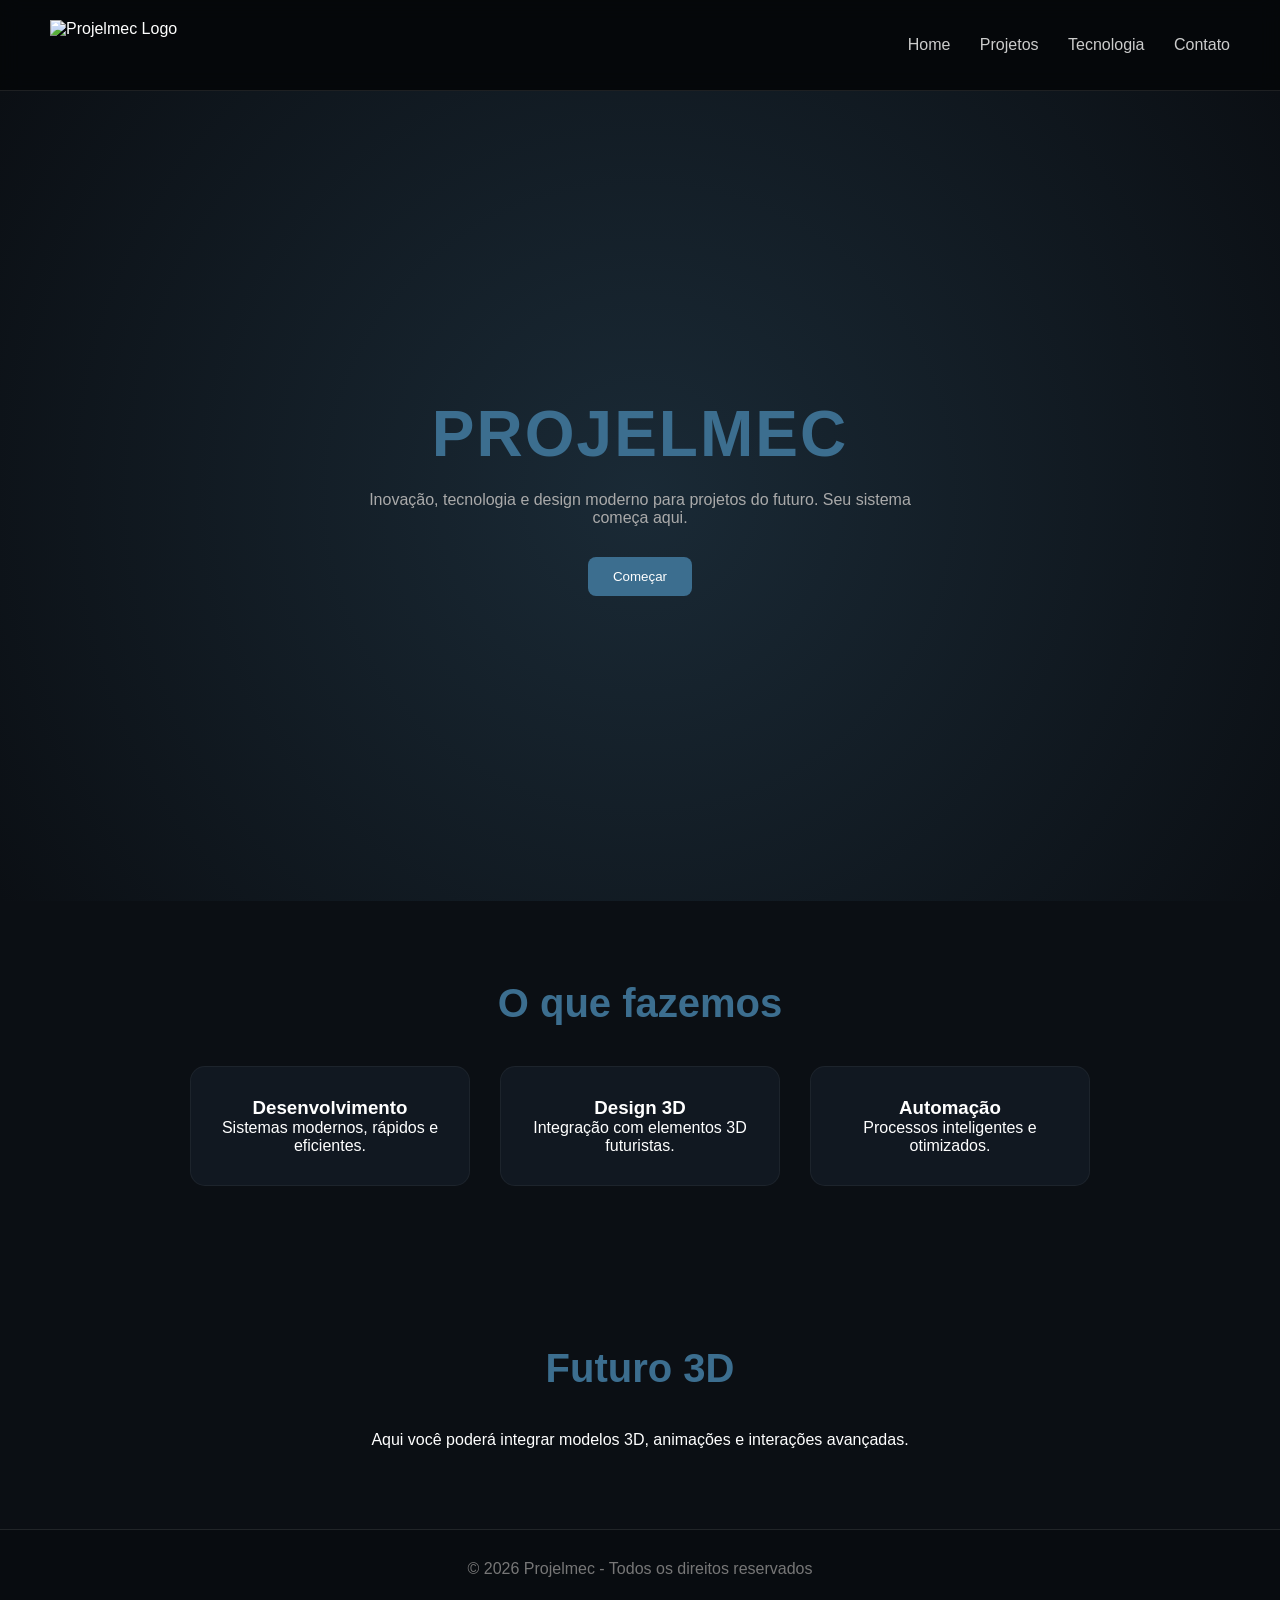
==== index.html @ 4352e28b "Rename Index.html to index.html" ====
<!DOCTYPE html>
<html lang="pt-br">
<head>
<meta charset="UTF-8">
<meta name="viewport" content="width=device-width, initial-scale=1.0">
<title>Projelmec</title>

<style>
    * {
        margin: 0;
        padding: 0;
        box-sizing: border-box;
        font-family: 'Segoe UI', sans-serif;
    }

    body {
        background: #0b0f14;
        color: white;
    }

    header {
        display: flex;
        justify-content: space-between;
        align-items: center;
        padding: 20px 50px;
        background: rgba(0,0,0,0.5);
        backdrop-filter: blur(10px);
        border-bottom: 1px solid rgba(255,255,255,0.1);
    }

    header img {
        height: 50px;
    }

    nav a {
        margin-left: 25px;
        text-decoration: none;
        color: #ccc;
        transition: 0.3s;
    }

    nav a:hover {
        color: #3c6e8f;
    }

    .hero {
        height: 90vh;
        display: flex;
        justify-content: center;
        align-items: center;
        text-align: center;
        flex-direction: column;
        background: radial-gradient(circle at center, #1a2a36, #0b0f14);
    }

    .hero h1 {
        font-size: 4rem;
        color: #3c6e8f;
        margin-bottom: 20px;
        letter-spacing: 2px;
    }

    .hero p {
        color: #aaa;
        max-width: 600px;
        margin-bottom: 30px;
    }

    .btn {
        padding: 12px 25px;
        border: none;
        background: #3c6e8f;
        color: white;
        border-radius: 8px;
        cursor: pointer;
        transition: 0.3s;
    }

    .btn:hover {
        background: #4d87ac;
        transform: scale(1.05);
    }

    .section {
        padding: 80px 50px;
        text-align: center;
    }

    .section h2 {
        font-size: 2.5rem;
        margin-bottom: 40px;
        color: #3c6e8f;
    }

    .cards {
        display: flex;
        gap: 30px;
        flex-wrap: wrap;
        justify-content: center;
    }

    .card {
        background: #111821;
        padding: 30px;
        border-radius: 15px;
        width: 280px;
        transition: 0.3s;
        border: 1px solid rgba(255,255,255,0.05);
    }

    .card:hover {
        transform: translateY(-10px);
        box-shadow: 0 0 20px rgba(60,110,143,0.3);
    }

    footer {
        padding: 30px;
        text-align: center;
        background: #080c10;
        color: #777;
        border-top: 1px solid rgba(255,255,255,0.1);
    }
</style>
</head>

<body>

<header>
    <img src="1000116242.png" alt="Projelmec Logo">
    <nav>
        <a href="#">Home</a>
        <a href="#">Projetos</a>
        <a href="#">Tecnologia</a>
        <a href="#">Contato</a>
    </nav>
</header>

<section class="hero">
    <h1>PROJELMEC</h1>
    <p>Inovação, tecnologia e design moderno para projetos do futuro. Seu sistema começa aqui.</p>
    <button class="btn">Começar</button>
</section>

<section class="section">
    <h2>O que fazemos</h2>
    <div class="cards">
        <div class="card">
            <h3>Desenvolvimento</h3>
            <p>Sistemas modernos, rápidos e eficientes.</p>
        </div>
        <div class="card">
            <h3>Design 3D</h3>
            <p>Integração com elementos 3D futuristas.</p>
        </div>
        <div class="card">
            <h3>Automação</h3>
            <p>Processos inteligentes e otimizados.</p>
        </div>
    </div>
</section>

<section class="section">
    <h2>Futuro 3D</h2>
    <p>Aqui você poderá integrar modelos 3D, animações e interações avançadas.</p>
</section>

<footer>
    © 2026 Projelmec - Todos os direitos reservados
</footer>

</body>
</html>
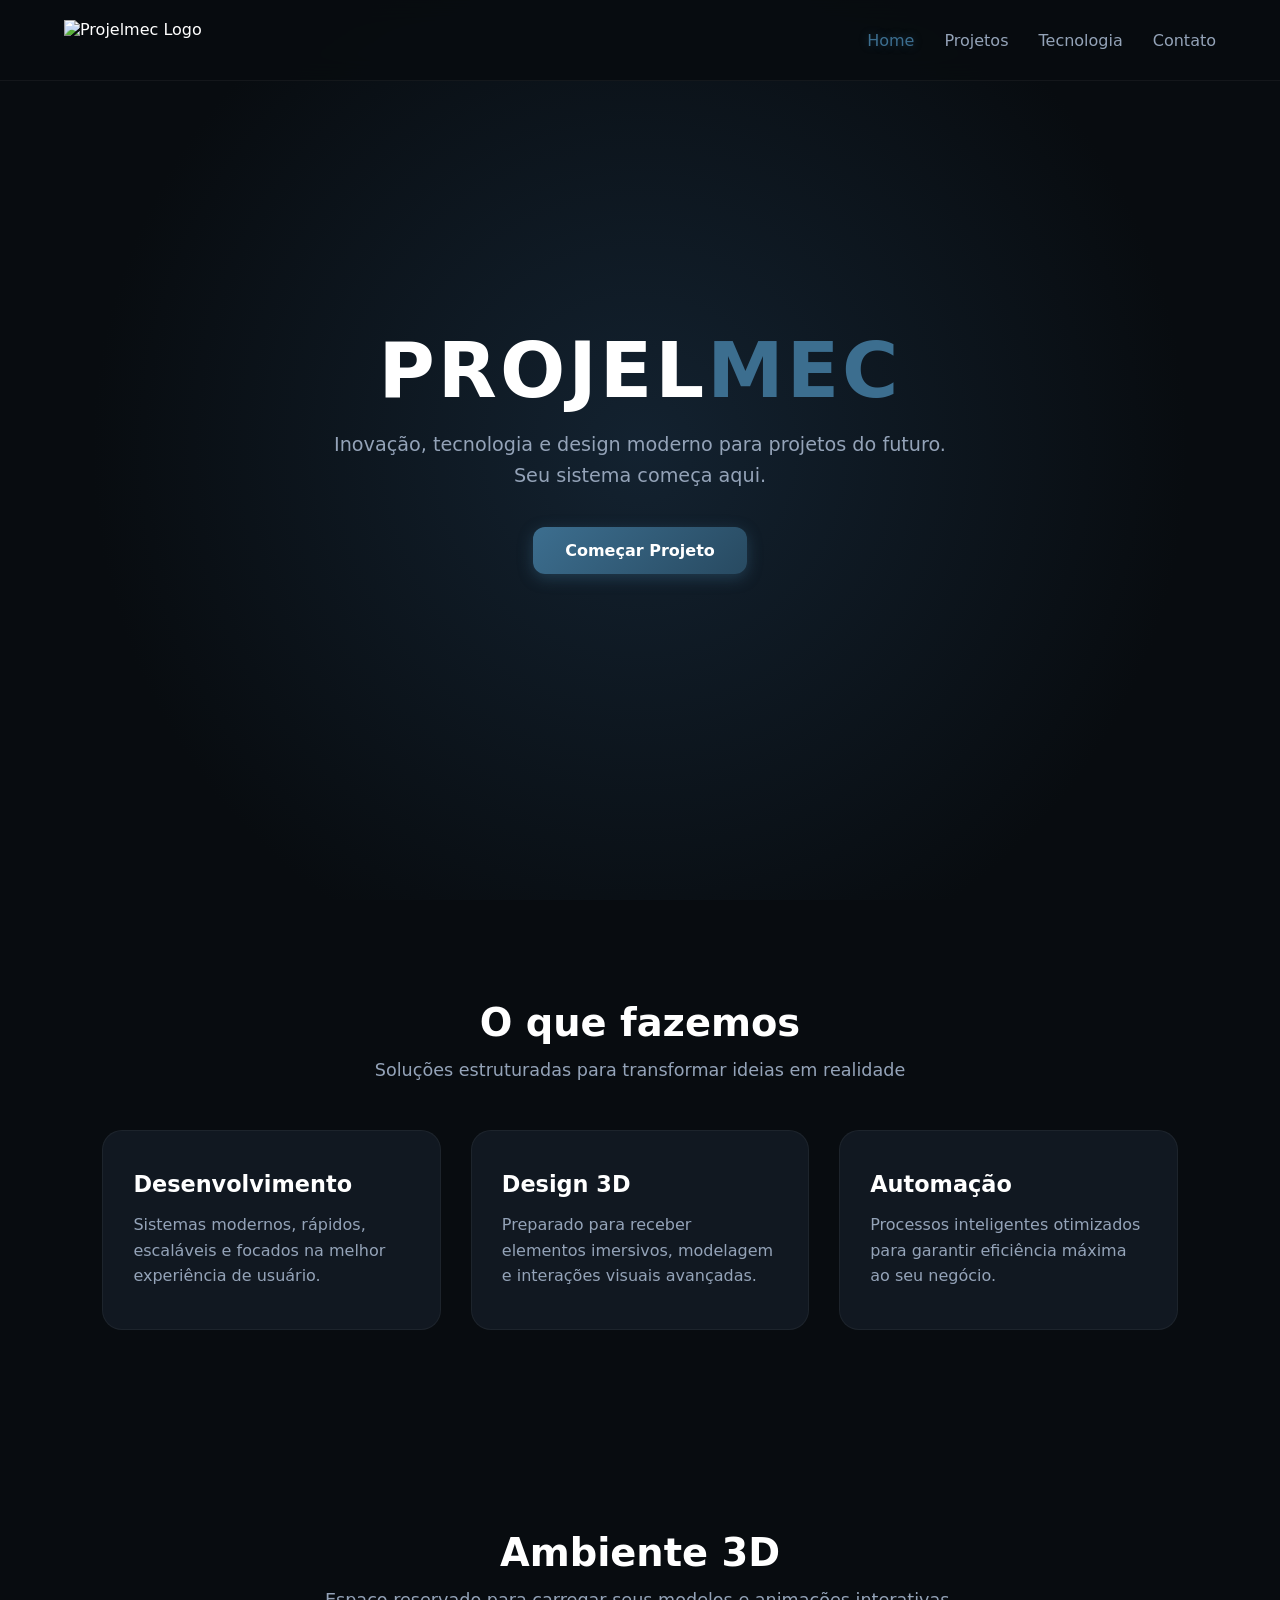
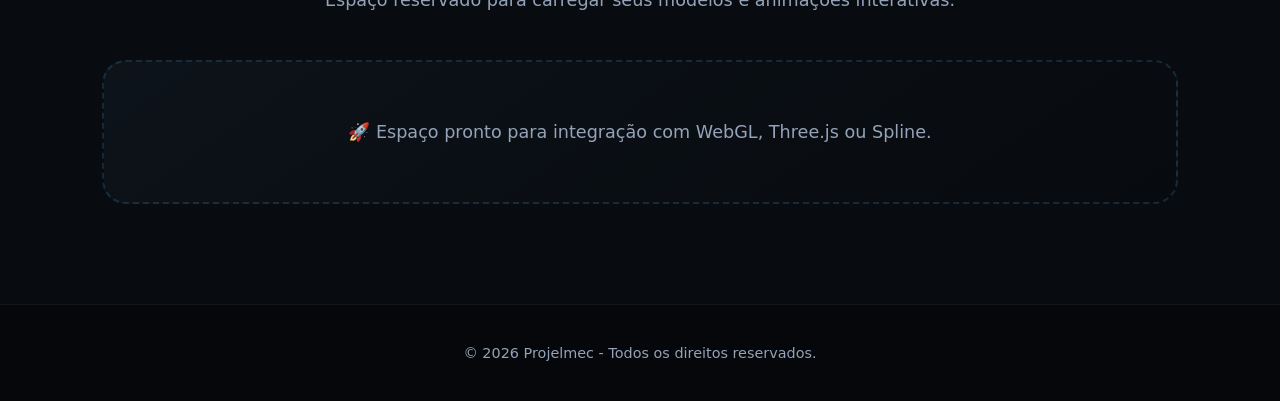
==== commit 7bb1cec1: "Enhance index.html with new styles and layout Updated the HTML structure and styles for better respo" ====
--- a/index.html
+++ b/index.html
@@ -3,122 +3,269 @@
 <head>
 <meta charset="UTF-8">
 <meta name="viewport" content="width=device-width, initial-scale=1.0">
-<title>Projelmec</title>
+<title>Projelmec - Inovação e Tecnologia</title>
 
 <style>
+    :root {
+        --bg-color: #080c10;
+        --card-bg: #111821;
+        --accent: #3c6e8f;
+        --accent-glow: rgba(60, 110, 143, 0.4);
+        --text-main: #ffffff;
+        --text-muted: #94a3b8;
+    }
+
     * {
         margin: 0;
         padding: 0;
         box-sizing: border-box;
-        font-family: 'Segoe UI', sans-serif;
+        font-family: 'Segoe UI', system-ui, -apple-system, sans-serif;
     }
 
     body {
-        background: #0b0f14;
-        color: white;
-    }
-
+        background: var(--bg-color);
+        color: var(--text-main);
+        overflow-x: hidden;
+    }
+
+    /* HEADER */
     header {
+        position: fixed;
+        top: 0;
+        left: 0;
+        width: 100%;
         display: flex;
         justify-content: space-between;
         align-items: center;
-        padding: 20px 50px;
-        background: rgba(0,0,0,0.5);
-        backdrop-filter: blur(10px);
-        border-bottom: 1px solid rgba(255,255,255,0.1);
+        padding: 20px 5%;
+        background: rgba(8, 12, 16, 0.85);
+        backdrop-filter: blur(12px);
+        border-bottom: 1px solid rgba(255, 255, 255, 0.05);
+        z-index: 1000;
+    }
+
+    .logo-container {
+        display: flex;
+        align-items: center;
+        gap: 10px;
     }
 
     header img {
-        height: 50px;
+        height: 40px;
+        object-fit: contain;
+    }
+
+    nav {
+        display: flex;
+        align-items: center;
     }
 
     nav a {
-        margin-left: 25px;
+        margin-left: 30px;
         text-decoration: none;
-        color: #ccc;
+        color: var(--text-muted);
+        font-weight: 500;
         transition: 0.3s;
     }
 
-    nav a:hover {
-        color: #3c6e8f;
-    }
-
+    nav a:hover, nav a.active {
+        color: var(--accent);
+        text-shadow: 0 0 10px var(--accent-glow);
+    }
+
+    /* Menu Hambúrguer para Celular */
+    .menu-toggle {
+        display: none;
+        cursor: pointer;
+        font-size: 1.8rem;
+        color: var(--text-main);
+    }
+
+    /* HERO SECTION */
     .hero {
-        height: 90vh;
+        min-height: 100vh;
         display: flex;
         justify-content: center;
         align-items: center;
         text-align: center;
         flex-direction: column;
-        background: radial-gradient(circle at center, #1a2a36, #0b0f14);
+        padding: 0 20px;
+        background: radial-gradient(circle at center, #132230 0%, var(--bg-color) 70%);
+        position: relative;
+    }
+
+    .hero::after {
+        content: '';
+        position: absolute;
+        width: 300px;
+        height: 300px;
+        background: var(--accent);
+        filter: blur(150px);
+        opacity: 0.15;
+        z-index: -1;
     }
 
     .hero h1 {
-        font-size: 4rem;
-        color: #3c6e8f;
-        margin-bottom: 20px;
-        letter-spacing: 2px;
+        font-size: clamp(2.5rem, 6vw, 5rem);
+        color: var(--text-main);
+        margin-bottom: 15px;
+        letter-spacing: 3px;
+        font-weight: 800;
+    }
+
+    .hero h1 span {
+        color: var(--accent);
     }
 
     .hero p {
-        color: #aaa;
-        max-width: 600px;
-        margin-bottom: 30px;
+        color: var(--text-muted);
+        max-width: 650px;
+        font-size: clamp(1rem, 2vw, 1.2rem);
+        margin-bottom: 35px;
+        line-height: 1.6;
     }
 
     .btn {
-        padding: 12px 25px;
+        padding: 14px 32px;
         border: none;
-        background: #3c6e8f;
+        background: linear-gradient(135deg, #3c6e8f, #284a61);
         color: white;
-        border-radius: 8px;
+        font-weight: 600;
+        font-size: 1rem;
+        border-radius: 12px;
         cursor: pointer;
-        transition: 0.3s;
+        transition: 0.3s ease;
+        box-shadow: 0 4px 15px var(--accent-glow);
     }
 
     .btn:hover {
-        background: #4d87ac;
-        transform: scale(1.05);
-    }
-
+        transform: translateY(-3px);
+        box-shadow: 0 6px 25px rgba(60, 110, 143, 0.6);
+    }
+
+    /* SECTIONS */
     .section {
-        padding: 80px 50px;
+        padding: 100px 8%;
         text-align: center;
     }
 
     .section h2 {
-        font-size: 2.5rem;
-        margin-bottom: 40px;
-        color: #3c6e8f;
-    }
-
+        font-size: clamp(2rem, 3vw, 2.5rem);
+        margin-bottom: 15px;
+        color: var(--text-main);
+    }
+
+    .section-subtitle {
+        color: var(--text-muted);
+        margin-bottom: 50px;
+        font-size: 1.1rem;
+    }
+
+    /* CARDS */
     .cards {
-        display: flex;
+        display: grid;
+        grid-template-columns: repeat(auto-fit, minmax(280px, 1fr));
         gap: 30px;
-        flex-wrap: wrap;
         justify-content: center;
     }
 
     .card {
-        background: #111821;
-        padding: 30px;
-        border-radius: 15px;
-        width: 280px;
-        transition: 0.3s;
-        border: 1px solid rgba(255,255,255,0.05);
+        background: var(--card-bg);
+        padding: 40px 30px;
+        border-radius: 20px;
+        transition: 0.4s ease;
+        border: 1px solid rgba(255, 255, 255, 0.05);
+        text-align: left;
+        position: relative;
+        overflow: hidden;
+    }
+
+    .card::before {
+        content: '';
+        position: absolute;
+        top: 0;
+        left: 0;
+        width: 100%;
+        height: 3px;
+        background: linear-gradient(90deg, transparent, var(--accent), transparent);
+        opacity: 0;
+        transition: 0.4s;
     }
 
     .card:hover {
-        transform: translateY(-10px);
-        box-shadow: 0 0 20px rgba(60,110,143,0.3);
-    }
-
+        transform: translateY(-8px);
+        border-color: rgba(60, 110, 143, 0.3);
+        box-shadow: 0 10px 30px rgba(0, 0, 0, 0.5);
+    }
+
+    .card:hover::before {
+        opacity: 1;
+    }
+
+    .card h3 {
+        font-size: 1.4rem;
+        margin-bottom: 15px;
+        color: var(--text-main);
+    }
+
+    .card p {
+        color: var(--text-muted);
+        line-height: 1.6;
+    }
+
+    /* ÁREA 3D FUTURA */
+    .preview-3d {
+        background: linear-gradient(145deg, #0d131a, #070a0e);
+        border: 2px dashed rgba(60, 110, 143, 0.3);
+        border-radius: 24px;
+        padding: 60px 20px;
+        margin-top: 20px;
+        position: relative;
+    }
+
+    .preview-3d p {
+        color: var(--text-muted);
+        font-size: 1.1rem;
+    }
+
+    /* FOOTER */
     footer {
-        padding: 30px;
+        padding: 40px;
         text-align: center;
-        background: #080c10;
-        color: #777;
-        border-top: 1px solid rgba(255,255,255,0.1);
+        background: #05070a;
+        color: var(--text-muted);
+        border-top: 1px solid rgba(255, 255, 255, 0.05);
+        font-size: 0.9rem;
+    }
+
+    /* RESPONSIVIDADE PARA CELULAR */
+    @media (max-width: 768px) {
+        .menu-toggle {
+            display: block;
+        }
+
+        nav {
+            position: absolute;
+            top: 100%;
+            left: 0;
+            width: 100%;
+            background: rgba(8, 12, 16, 0.95);
+            flex-direction: column;
+            align-items: center;
+            max-height: 0;
+            overflow: hidden;
+            transition: max-height 0.3s ease-in-out;
+            border-bottom: 1px solid rgba(255, 255, 255, 0.05);
+        }
+
+        nav.active {
+            max-height: 250px;
+            padding: 20px 0;
+        }
+
+        nav a {
+            margin: 15px 0;
+        }
     }
 </style>
 </head>
@@ -126,47 +273,64 @@
 <body>
 
 <header>
-    <img src="1000116242.png" alt="Projelmec Logo">
-    <nav>
-        <a href="#">Home</a>
-        <a href="#">Projetos</a>
-        <a href="#">Tecnologia</a>
-        <a href="#">Contato</a>
+    <div class="logo-container">
+        <img src="1000116242.png" alt="Projelmec Logo">
+    </div>
+    <div class="menu-toggle" id="mobile-menu">☰</div>
+    <nav id="nav-menu">
+        <a href="#" class="active">Home</a>
+        <a href="#projetos">Projetos</a>
+        <a href="#tecnologia">Tecnologia</a>
+        <a href="#contato">Contato</a>
     </nav>
 </header>
 
 <section class="hero">
-    <h1>PROJELMEC</h1>
+    <h1>PROJEL<span>MEC</span></h1>
     <p>Inovação, tecnologia e design moderno para projetos do futuro. Seu sistema começa aqui.</p>
-    <button class="btn">Começar</button>
+    <button class="btn">Começar Projeto</button>
 </section>
 
-<section class="section">
+<section class="section" id="projetos">
     <h2>O que fazemos</h2>
+    <p class="section-subtitle">Soluções estruturadas para transformar ideias em realidade</p>
     <div class="cards">
         <div class="card">
             <h3>Desenvolvimento</h3>
-            <p>Sistemas modernos, rápidos e eficientes.</p>
+            <p>Sistemas modernos, rápidos, escaláveis e focados na melhor experiência de usuário.</p>
         </div>
         <div class="card">
             <h3>Design 3D</h3>
-            <p>Integração com elementos 3D futuristas.</p>
+            <p>Preparado para receber elementos imersivos, modelagem e interações visuais avançadas.</p>
         </div>
         <div class="card">
             <h3>Automação</h3>
-            <p>Processos inteligentes e otimizados.</p>
+            <p>Processos inteligentes otimizados para garantir eficiência máxima ao seu negócio.</p>
         </div>
     </div>
 </section>
 
-<section class="section">
-    <h2>Futuro 3D</h2>
-    <p>Aqui você poderá integrar modelos 3D, animações e interações avançadas.</p>
+<section class="section" id="tecnologia">
+    <h2>Ambiente 3D</h2>
+    <p class="section-subtitle">Espaço reservado para carregar seus modelos e animações interativas.</p>
+    <div class="preview-3d">
+        <p>🚀 Espaço pronto para integração com WebGL, Three.js ou Spline.</p>
+    </div>
 </section>
 
 <footer>
-    © 2026 Projelmec - Todos os direitos reservados
+    © 2026 Projelmec - Todos os direitos reservados.
 </footer>
+
+<script>
+    // Script simples para abrir/fechar o menu no celular
+    const menuToggle = document.getElementById('mobile-menu');
+    const navMenu = document.getElementById('nav-menu');
+
+    menuToggle.addEventListener('click', () => {
+        navMenu.classList.toggle('active');
+    });
+</script>
 
 </body>
 </html>
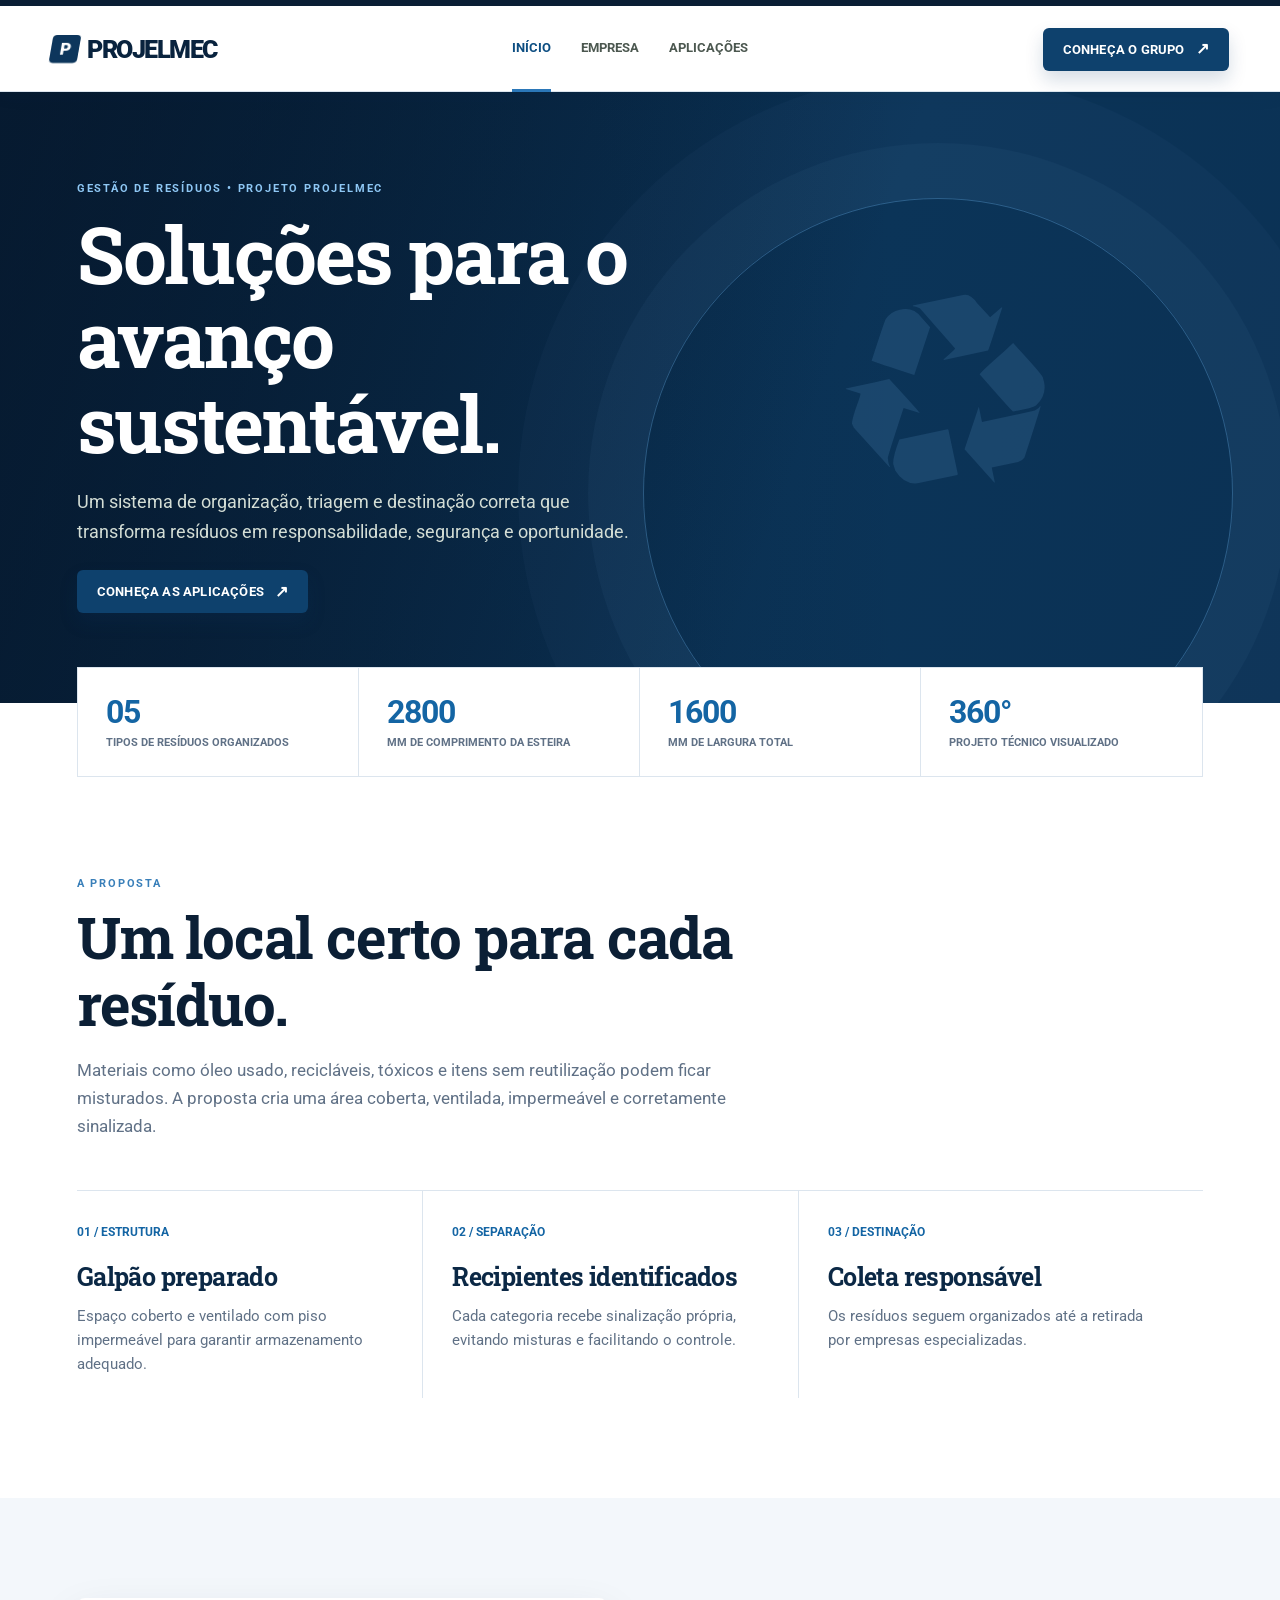
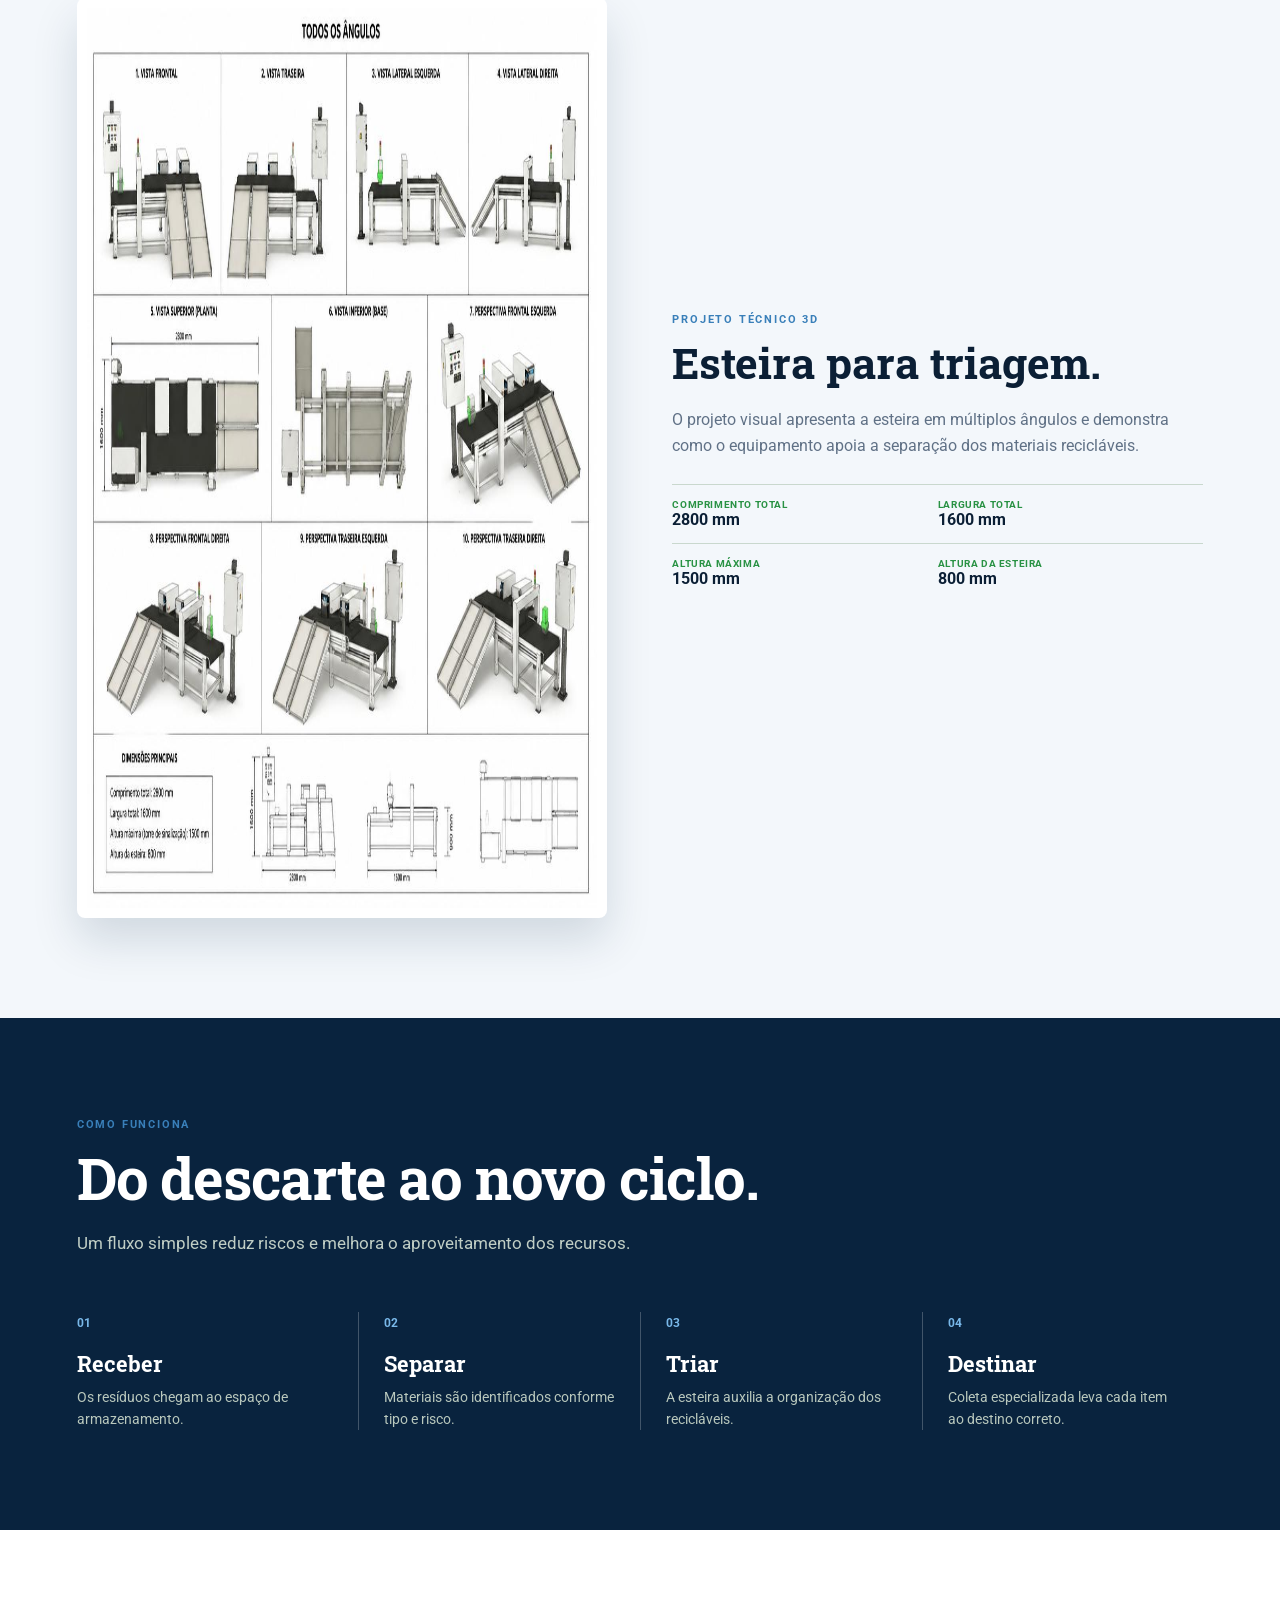
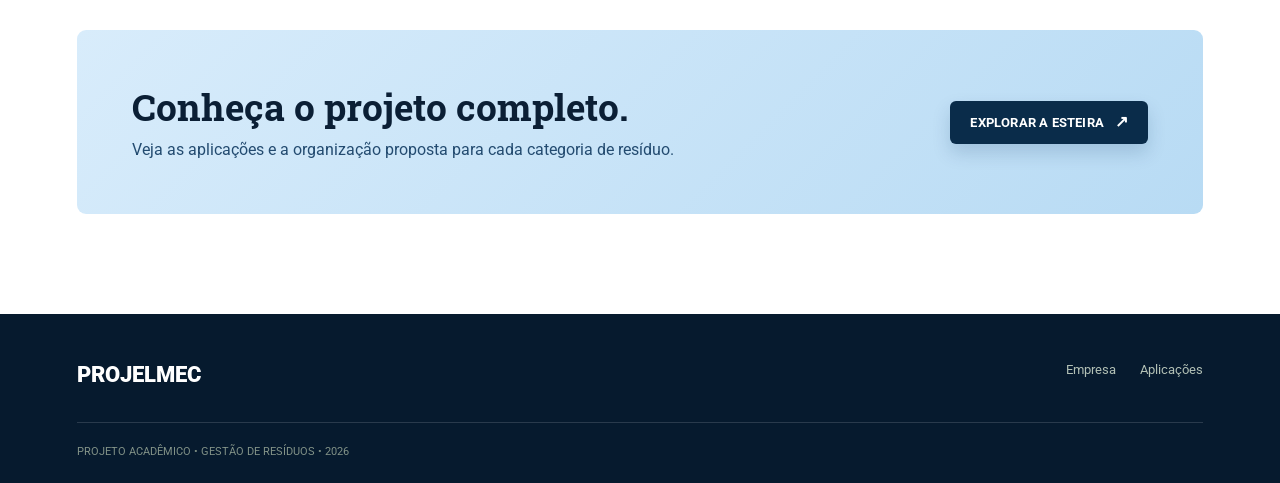
==== commit 0c55a5c5: "Add files via upload" ====
--- a/index.html
+++ b/index.html
@@ -1,336 +1,112 @@
-<!DOCTYPE html>
-<html lang="pt-br">
+<!doctype html>
+<html lang="pt-BR">
 <head>
-<meta charset="UTF-8">
-<meta name="viewport" content="width=device-width, initial-scale=1.0">
-<title>Projelmec - Inovação e Tecnologia</title>
+  <meta charset="utf-8">
+  <meta name="viewport" content="width=device-width, initial-scale=1">
+  <title>Gestão de Resíduos | Projelmec</title>
+  <link rel="stylesheet" href="assets/css/styles.css">
+</head>
+<body>
+  <div class="topline"></div>
+  <header class="site-header">
+    <div class="header-inner">
+      <a class="brand" href="index.html"><span class="brand-icon">P</span>PROJELMEC</a>
+      <nav class="nav" aria-label="Navegação principal">
+        <a class="active" href="index.html">INÍCIO</a>
+        <a href="empresa.html">EMPRESA</a>
+        <a href="projetos.html">APLICAÇÕES</a>
+      </nav>
+      <a class="nav-cta" href="empresa.html#grupo">CONHEÇA O GRUPO</a>
+      <button class="menu" type="button" aria-label="Abrir menu">☰</button>
+    </div>
+  </header>
+  <main>
+    <section class="hero">
+      <div class="container">
+        <div class="hero-copy">
+          <div class="eyebrow">Gestão de resíduos • Projeto Projelmec</div>
+          <h1>Soluções para o avanço sustentável.</h1>
+          <p>Um sistema de organização, triagem e destinação correta que transforma resíduos em responsabilidade, segurança e oportunidade.</p>
+          <a class="button" href="projetos.html">CONHEÇA AS APLICAÇÕES</a>
+        </div>
+        <div class="hero-shape"></div>
+        <div class="hero-recycle" aria-hidden="true">♻</div>
+      </div>
+    </section>
 
-<style>
-    :root {
-        --bg-color: #080c10;
-        --card-bg: #111821;
-        --accent: #3c6e8f;
-        --accent-glow: rgba(60, 110, 143, 0.4);
-        --text-main: #ffffff;
-        --text-muted: #94a3b8;
-    }
+    <section class="stats" aria-label="Dados do projeto">
+      <div class="stat"><b>05</b><span>TIPOS DE RESÍDUOS ORGANIZADOS</span></div>
+      <div class="stat"><b>2800</b><span>MM DE COMPRIMENTO DA ESTEIRA</span></div>
+      <div class="stat"><b>1600</b><span>MM DE LARGURA TOTAL</span></div>
+      <div class="stat"><b>360°</b><span>PROJETO TÉCNICO VISUALIZADO</span></div>
+    </section>
 
-    * {
-        margin: 0;
-        padding: 0;
-        box-sizing: border-box;
-        font-family: 'Segoe UI', system-ui, -apple-system, sans-serif;
-    }
+    <section class="section">
+      <div class="container">
+        <div class="heading">
+          <div class="eyebrow">A proposta</div>
+          <h2>Um local certo para cada resíduo.</h2>
+          <p>Materiais como óleo usado, recicláveis, tóxicos e itens sem reutilização podem ficar misturados. A proposta cria uma área coberta, ventilada, impermeável e corretamente sinalizada.</p>
+        </div>
+        <div class="grid-3">
+          <article class="info-card"><span class="number">01 / ESTRUTURA</span><h3>Galpão preparado</h3><p>Espaço coberto e ventilado com piso impermeável para garantir armazenamento adequado.</p></article>
+          <article class="info-card"><span class="number">02 / SEPARAÇÃO</span><h3>Recipientes identificados</h3><p>Cada categoria recebe sinalização própria, evitando misturas e facilitando o controle.</p></article>
+          <article class="info-card"><span class="number">03 / DESTINAÇÃO</span><h3>Coleta responsável</h3><p>Os resíduos seguem organizados até a retirada por empresas especializadas.</p></article>
+        </div>
+      </div>
+    </section>
 
-    body {
-        background: var(--bg-color);
-        color: var(--text-main);
-        overflow-x: hidden;
-    }
+    <section class="section soft" id="equipamento">
+      <div class="container feature">
+        <div class="feature-media"><img src="assets/esteira-projelmec.jpeg" alt="Projeto técnico da esteira de triagem" width="1600" height="900" loading="lazy" decoding="async"></div>
+        <div class="feature-copy">
+          <div class="eyebrow">Projeto técnico 3D</div>
+          <h2>Esteira para triagem.</h2>
+          <p>O projeto visual apresenta a esteira em múltiplos ângulos e demonstra como o equipamento apoia a separação dos materiais recicláveis.</p>
+          <div class="specs">
+            <div class="spec"><span>COMPRIMENTO TOTAL</span><b>2800 mm</b></div>
+            <div class="spec"><span>LARGURA TOTAL</span><b>1600 mm</b></div>
+            <div class="spec"><span>ALTURA MÁXIMA</span><b>1500 mm</b></div>
+            <div class="spec"><span>ALTURA DA ESTEIRA</span><b>800 mm</b></div>
+          </div>
+        </div>
+      </div>
+    </section>
 
-    /* HEADER */
-    header {
-        position: fixed;
-        top: 0;
-        left: 0;
-        width: 100%;
-        display: flex;
-        justify-content: space-between;
-        align-items: center;
-        padding: 20px 5%;
-        background: rgba(8, 12, 16, 0.85);
-        backdrop-filter: blur(12px);
-        border-bottom: 1px solid rgba(255, 255, 255, 0.05);
-        z-index: 1000;
-    }
+    <section class="section dark">
+      <div class="container">
+        <div class="heading">
+          <div class="eyebrow">Como funciona</div>
+          <h2>Do descarte ao novo ciclo.</h2>
+          <p>Um fluxo simples reduz riscos e melhora o aproveitamento dos recursos.</p>
+        </div>
+        <div class="process">
+          <article class="process-item"><b>01</b><h3>Receber</h3><p>Os resíduos chegam ao espaço de armazenamento.</p></article>
+          <article class="process-item"><b>02</b><h3>Separar</h3><p>Materiais são identificados conforme tipo e risco.</p></article>
+          <article class="process-item"><b>03</b><h3>Triar</h3><p>A esteira auxilia a organização dos recicláveis.</p></article>
+          <article class="process-item"><b>04</b><h3>Destinar</h3><p>Coleta especializada leva cada item ao destino correto.</p></article>
+        </div>
+      </div>
+    </section>
 
-    .logo-container {
-        display: flex;
-        align-items: center;
-        gap: 10px;
-    }
-
-    header img {
-        height: 40px;
-        object-fit: contain;
-    }
-
-    nav {
-        display: flex;
-        align-items: center;
-    }
-
-    nav a {
-        margin-left: 30px;
-        text-decoration: none;
-        color: var(--text-muted);
-        font-weight: 500;
-        transition: 0.3s;
-    }
-
-    nav a:hover, nav a.active {
-        color: var(--accent);
-        text-shadow: 0 0 10px var(--accent-glow);
-    }
-
-    /* Menu Hambúrguer para Celular */
-    .menu-toggle {
-        display: none;
-        cursor: pointer;
-        font-size: 1.8rem;
-        color: var(--text-main);
-    }
-
-    /* HERO SECTION */
-    .hero {
-        min-height: 100vh;
-        display: flex;
-        justify-content: center;
-        align-items: center;
-        text-align: center;
-        flex-direction: column;
-        padding: 0 20px;
-        background: radial-gradient(circle at center, #132230 0%, var(--bg-color) 70%);
-        position: relative;
-    }
-
-    .hero::after {
-        content: '';
-        position: absolute;
-        width: 300px;
-        height: 300px;
-        background: var(--accent);
-        filter: blur(150px);
-        opacity: 0.15;
-        z-index: -1;
-    }
-
-    .hero h1 {
-        font-size: clamp(2.5rem, 6vw, 5rem);
-        color: var(--text-main);
-        margin-bottom: 15px;
-        letter-spacing: 3px;
-        font-weight: 800;
-    }
-
-    .hero h1 span {
-        color: var(--accent);
-    }
-
-    .hero p {
-        color: var(--text-muted);
-        max-width: 650px;
-        font-size: clamp(1rem, 2vw, 1.2rem);
-        margin-bottom: 35px;
-        line-height: 1.6;
-    }
-
-    .btn {
-        padding: 14px 32px;
-        border: none;
-        background: linear-gradient(135deg, #3c6e8f, #284a61);
-        color: white;
-        font-weight: 600;
-        font-size: 1rem;
-        border-radius: 12px;
-        cursor: pointer;
-        transition: 0.3s ease;
-        box-shadow: 0 4px 15px var(--accent-glow);
-    }
-
-    .btn:hover {
-        transform: translateY(-3px);
-        box-shadow: 0 6px 25px rgba(60, 110, 143, 0.6);
-    }
-
-    /* SECTIONS */
-    .section {
-        padding: 100px 8%;
-        text-align: center;
-    }
-
-    .section h2 {
-        font-size: clamp(2rem, 3vw, 2.5rem);
-        margin-bottom: 15px;
-        color: var(--text-main);
-    }
-
-    .section-subtitle {
-        color: var(--text-muted);
-        margin-bottom: 50px;
-        font-size: 1.1rem;
-    }
-
-    /* CARDS */
-    .cards {
-        display: grid;
-        grid-template-columns: repeat(auto-fit, minmax(280px, 1fr));
-        gap: 30px;
-        justify-content: center;
-    }
-
-    .card {
-        background: var(--card-bg);
-        padding: 40px 30px;
-        border-radius: 20px;
-        transition: 0.4s ease;
-        border: 1px solid rgba(255, 255, 255, 0.05);
-        text-align: left;
-        position: relative;
-        overflow: hidden;
-    }
-
-    .card::before {
-        content: '';
-        position: absolute;
-        top: 0;
-        left: 0;
-        width: 100%;
-        height: 3px;
-        background: linear-gradient(90deg, transparent, var(--accent), transparent);
-        opacity: 0;
-        transition: 0.4s;
-    }
-
-    .card:hover {
-        transform: translateY(-8px);
-        border-color: rgba(60, 110, 143, 0.3);
-        box-shadow: 0 10px 30px rgba(0, 0, 0, 0.5);
-    }
-
-    .card:hover::before {
-        opacity: 1;
-    }
-
-    .card h3 {
-        font-size: 1.4rem;
-        margin-bottom: 15px;
-        color: var(--text-main);
-    }
-
-    .card p {
-        color: var(--text-muted);
-        line-height: 1.6;
-    }
-
-    /* ÁREA 3D FUTURA */
-    .preview-3d {
-        background: linear-gradient(145deg, #0d131a, #070a0e);
-        border: 2px dashed rgba(60, 110, 143, 0.3);
-        border-radius: 24px;
-        padding: 60px 20px;
-        margin-top: 20px;
-        position: relative;
-    }
-
-    .preview-3d p {
-        color: var(--text-muted);
-        font-size: 1.1rem;
-    }
-
-    /* FOOTER */
-    footer {
-        padding: 40px;
-        text-align: center;
-        background: #05070a;
-        color: var(--text-muted);
-        border-top: 1px solid rgba(255, 255, 255, 0.05);
-        font-size: 0.9rem;
-    }
-
-    /* RESPONSIVIDADE PARA CELULAR */
-    @media (max-width: 768px) {
-        .menu-toggle {
-            display: block;
-        }
-
-        nav {
-            position: absolute;
-            top: 100%;
-            left: 0;
-            width: 100%;
-            background: rgba(8, 12, 16, 0.95);
-            flex-direction: column;
-            align-items: center;
-            max-height: 0;
-            overflow: hidden;
-            transition: max-height 0.3s ease-in-out;
-            border-bottom: 1px solid rgba(255, 255, 255, 0.05);
-        }
-
-        nav.active {
-            max-height: 250px;
-            padding: 20px 0;
-        }
-
-        nav a {
-            margin: 15px 0;
-        }
-    }
-</style>
-</head>
-
-<body>
-
-<header>
-    <div class="logo-container">
-        <img src="1000116242.png" alt="Projelmec Logo">
+    <section class="section">
+      <div class="container">
+        <div class="callout">
+          <div><h2>Conheça o projeto completo.</h2><p>Veja as aplicações e a organização proposta para cada categoria de resíduo.</p></div>
+          <a class="button dark" href="projetos.html#visualizador">EXPLORAR A ESTEIRA</a>
+        </div>
+      </div>
+    </section>
+  </main>
+  <footer class="site-footer">
+    <div class="container">
+      <div class="footer-top">
+        <div class="footer-brand">PROJELMEC</div>
+        <div class="footer-links"><a href="empresa.html">Empresa</a><a href="projetos.html">Aplicações</a></div>
+      </div>
+      <div class="copyright">PROJETO ACADÊMICO • GESTÃO DE RESÍDUOS • 2026</div>
     </div>
-    <div class="menu-toggle" id="mobile-menu">☰</div>
-    <nav id="nav-menu">
-        <a href="#" class="active">Home</a>
-        <a href="#projetos">Projetos</a>
-        <a href="#tecnologia">Tecnologia</a>
-        <a href="#contato">Contato</a>
-    </nav>
-</header>
-
-<section class="hero">
-    <h1>PROJEL<span>MEC</span></h1>
-    <p>Inovação, tecnologia e design moderno para projetos do futuro. Seu sistema começa aqui.</p>
-    <button class="btn">Começar Projeto</button>
-</section>
-
-<section class="section" id="projetos">
-    <h2>O que fazemos</h2>
-    <p class="section-subtitle">Soluções estruturadas para transformar ideias em realidade</p>
-    <div class="cards">
-        <div class="card">
-            <h3>Desenvolvimento</h3>
-            <p>Sistemas modernos, rápidos, escaláveis e focados na melhor experiência de usuário.</p>
-        </div>
-        <div class="card">
-            <h3>Design 3D</h3>
-            <p>Preparado para receber elementos imersivos, modelagem e interações visuais avançadas.</p>
-        </div>
-        <div class="card">
-            <h3>Automação</h3>
-            <p>Processos inteligentes otimizados para garantir eficiência máxima ao seu negócio.</p>
-        </div>
-    </div>
-</section>
-
-<section class="section" id="tecnologia">
-    <h2>Ambiente 3D</h2>
-    <p class="section-subtitle">Espaço reservado para carregar seus modelos e animações interativas.</p>
-    <div class="preview-3d">
-        <p>🚀 Espaço pronto para integração com WebGL, Three.js ou Spline.</p>
-    </div>
-</section>
-
-<footer>
-    © 2026 Projelmec - Todos os direitos reservados.
-</footer>
-
-<script>
-    // Script simples para abrir/fechar o menu no celular
-    const menuToggle = document.getElementById('mobile-menu');
-    const navMenu = document.getElementById('nav-menu');
-
-    menuToggle.addEventListener('click', () => {
-        navMenu.classList.toggle('active');
-    });
-</script>
-
+  </footer>
+  <script src="assets/js/main.js"></script>
 </body>
 </html>
--- a/assets/css/styles.css
+++ b/assets/css/styles.css
@@ -0,0 +1,2 @@
+@import url('https://fonts.googleapis.com/css2?family=Roboto:wght@400;500;700;900&family=Roboto+Slab:wght@400;600;700&display=swap');
+:root{--green:#61ce70;--ink:#17211c;--muted:#627067;--soft:#edf2ee;--line:#dbe4de;--deep:#10271c;--white:#fff}*{box-sizing:border-box}html{scroll-behavior:smooth}body{margin:0;color:var(--ink);font-family:Roboto,Arial,sans-serif;background:#fff}a{text-decoration:none;color:inherit}img{max-width:100%;display:block}.container{width:min(1180px,88%);margin:auto}.topline{height:7px;background:var(--green)}.site-header{height:89px;display:flex;align-items:center;border-bottom:1px solid var(--line);background:#fff;position:sticky;top:0;z-index:20}.header-inner{display:flex;align-items:center;justify-content:space-between;width:min(1260px,92%);margin:auto}.brand{font-size:25px;letter-spacing:-1.5px;font-weight:900;display:flex;align-items:center;gap:8px}.brand-icon{width:28px;height:28px;display:grid;place-items:center;background:var(--green);color:white;font-size:17px;transform:skew(-10deg)}.nav{display:flex;gap:30px;align-items:center;font-size:13px;font-weight:700;color:#4c5850}.nav a{padding:34px 0;border-bottom:3px solid transparent}.nav a:hover,.nav a.active{color:#258f3c;border-color:var(--green)}.nav-cta,.button{border:0;background:var(--green);padding:14px 20px;display:inline-flex;align-items:center;gap:11px;font:700 13px Roboto;letter-spacing:.2px;cursor:pointer;transition:.2s}.nav-cta:hover,.button:hover{background:#48b65a;transform:translateY(-2px)}.menu{display:none;background:none;border:0;font-size:24px}.hero{background:var(--deep);color:#fff;position:relative;overflow:hidden}.hero .container{min-height:600px;display:flex;align-items:center;position:relative;z-index:1}.hero-copy{width:min(670px,100%);padding:90px 0}.eyebrow{color:var(--green);font-weight:700;text-transform:uppercase;letter-spacing:1.8px;font-size:11px}.hero h1,.page-hero h1,h2,h3{font-family:'Roboto Slab',serif}.hero h1{font-size:clamp(48px,6.1vw,82px);line-height:1.08;margin:17px 0 22px;letter-spacing:-2px}.hero p{font-size:18px;line-height:1.65;color:#d3ddd5;max-width:570px;margin:0 0 24px}.button.dark{background:#1a2e22;color:white}.hero-shape{position:absolute;right:-30px;bottom:-85px;width:590px;height:590px;border:1px solid #61ce7066;border-radius:50%;box-shadow:0 0 0 50px #61ce700b,0 0 0 110px #61ce7009}.hero-recycle{position:absolute;right:12%;top:50%;transform:translateY(-50%) rotate(-12deg);font-size:270px;color:#61ce7033}.stats{width:min(1180px,88%);margin:-36px auto 0;background:#fff;position:relative;z-index:2;border:1px solid var(--line);display:grid;grid-template-columns:repeat(4,1fr)}.stat{padding:25px 28px;border-right:1px solid var(--line)}.stat:last-child{border:0}.stat b{display:block;color:#2e9e45;font-size:32px;letter-spacing:-1px}.stat span{font-size:11px;color:var(--muted);font-weight:700;line-height:1.35}.section{padding:100px 0}.section.soft{background:var(--soft)}.section.dark{background:var(--deep);color:#fff}.heading{max-width:720px}.heading h2{font-size:clamp(34px,4.6vw,58px);line-height:1.16;letter-spacing:-1.2px;margin:13px 0 18px}.heading p{color:var(--muted);font-size:17px;line-height:1.65;margin:0}.dark .heading p{color:#c0cec5}.grid-3{display:grid;grid-template-columns:repeat(3,1fr);gap:0;margin-top:50px;border-top:1px solid var(--line)}.info-card{padding:30px 29px 21px 0;margin-right:29px;border-right:1px solid var(--line)}.info-card:last-child{border:0}.info-card .number{font-size:12px;font-weight:700;color:#319a48}.info-card h3{font-size:25px;letter-spacing:-.6px;margin:20px 0 11px}.info-card p{color:var(--muted);font-size:15px;line-height:1.62;margin:0}.feature{display:grid;grid-template-columns:1fr 1fr;gap:65px;align-items:center}.feature-media{background:#fff;padding:10px;box-shadow:0 16px 35px #00000015}.feature-media img{width:100%}.feature-copy h2{font-size:43px;line-height:1.18;margin:12px 0 18px}.feature-copy p{color:var(--muted);line-height:1.65;font-size:16px}.specs{display:grid;grid-template-columns:1fr 1fr;margin-top:25px}.spec{border-top:1px solid #c9d8ce;padding:14px 0}.spec span{display:block;font-size:10px;color:#299244;font-weight:700;letter-spacing:.6px}.spec b{font-size:16px}.process{display:grid;grid-template-columns:repeat(4,1fr);margin-top:55px}.process-item{padding:0 25px;border-left:1px solid #ffffff3b}.process-item:first-child{padding-left:0;border:0}.process-item b{color:var(--green);font-size:12px}.process-item h3{font-size:22px;margin:18px 0 9px}.process-item p{color:#b9c8bd;line-height:1.55;font-size:14px;margin:0}.callout{background:var(--green);padding:55px;display:flex;justify-content:space-between;align-items:center;gap:35px}.callout h2{font-size:37px;margin:0;line-height:1.2}.callout p{margin:10px 0 0;color:#204b2b}.callout .button{background:var(--ink);color:#fff;white-space:nowrap}.page-hero{background:linear-gradient(115deg,#f1f5f2,#dcebe0);padding:95px 0}.page-hero h1{font-size:clamp(45px,6vw,72px);line-height:1.1;margin:13px 0}.page-hero p{color:var(--muted);font-size:18px;line-height:1.6;max-width:640px}.project-grid{display:grid;grid-template-columns:repeat(3,1fr);gap:22px}.project-card{border:1px solid var(--line);padding:30px;min-height:280px;display:flex;flex-direction:column;justify-content:flex-end;background:linear-gradient(145deg,#fff,#eff6f0);transition:.2s}.project-card:hover{transform:translateY(-5px);box-shadow:0 12px 25px #12341b16}.project-card i{font-style:normal;color:#319a48;font-size:12px;font-weight:bold;margin-bottom:auto}.project-card h3{font-size:25px;margin:20px 0 8px}.project-card p{color:var(--muted);line-height:1.5;margin:0}.team{display:grid;grid-template-columns:1fr 1fr;gap:60px;align-items:center}.members{display:flex;flex-wrap:wrap;gap:10px}.members span{padding:12px 15px;border:1px solid var(--line);font-weight:700;font-size:14px}.contact-grid{display:grid;grid-template-columns:.8fr 1.2fr;gap:50px}.contact-box{background:var(--deep);color:#fff;padding:40px}.contact-box p{color:#b9c8bd;line-height:1.6}.contact-box a{display:block;color:var(--green);font-weight:700;margin-top:18px}.form{display:grid;grid-template-columns:1fr 1fr;gap:18px}.form input,.form textarea{border:1px solid var(--line);padding:15px;font:15px Roboto;width:100%}.form textarea{grid-column:1/-1;min-height:145px;resize:vertical}.form .button{width:max-content}.site-footer{background:#0c1710;color:#b2c0b5;padding:48px 0 25px;margin-top:0}.footer-top{display:flex;justify-content:space-between;gap:35px;border-bottom:1px solid #ffffff24;padding-bottom:35px}.footer-brand{color:#fff;font-size:22px;font-weight:900}.footer-links{display:flex;gap:24px;font-size:13px}.copyright{font-size:11px;margin-top:22px;color:#829287}@media(max-width:760px){.site-header{height:70px}.nav{display:none;position:absolute;top:69px;left:0;right:0;background:#fff;padding:12px 4%;flex-direction:column;align-items:flex-start;gap:0;border-bottom:1px solid var(--line)}.nav.open{display:flex}.nav a{padding:12px 0}.nav-cta{display:none}.menu{display:block}.hero .container{min-height:560px}.hero-copy{padding:65px 0;position:relative;z-index:1}.hero-recycle{right:-30px;top:auto;bottom:-30px;font-size:210px}.hero-shape{width:360px;height:360px;right:-130px}.stats{grid-template-columns:1fr 1fr}.stat{padding:20px;border-bottom:1px solid var(--line)}.stat:nth-child(2){border-right:0}.section{padding:65px 0}.grid-3,.project-grid,.process,.feature,.team,.contact-grid{grid-template-columns:1fr}.info-card{border-right:0;border-bottom:1px solid var(--line);margin:0;padding:25px 0}.feature{gap:35px}.feature-copy h2{font-size:35px}.process{gap:0;margin-top:30px}.process-item{border-left:0;border-bottom:1px solid #ffffff3b;padding:20px 0}.callout{padding:35px;display:block}.callout .button{margin-top:20px}.page-hero{padding:65px 0}.form{grid-template-columns:1fr}.footer-top{display:block}.footer-links{margin-top:22px;flex-wrap:wrap}.contact-box{padding:30px}}
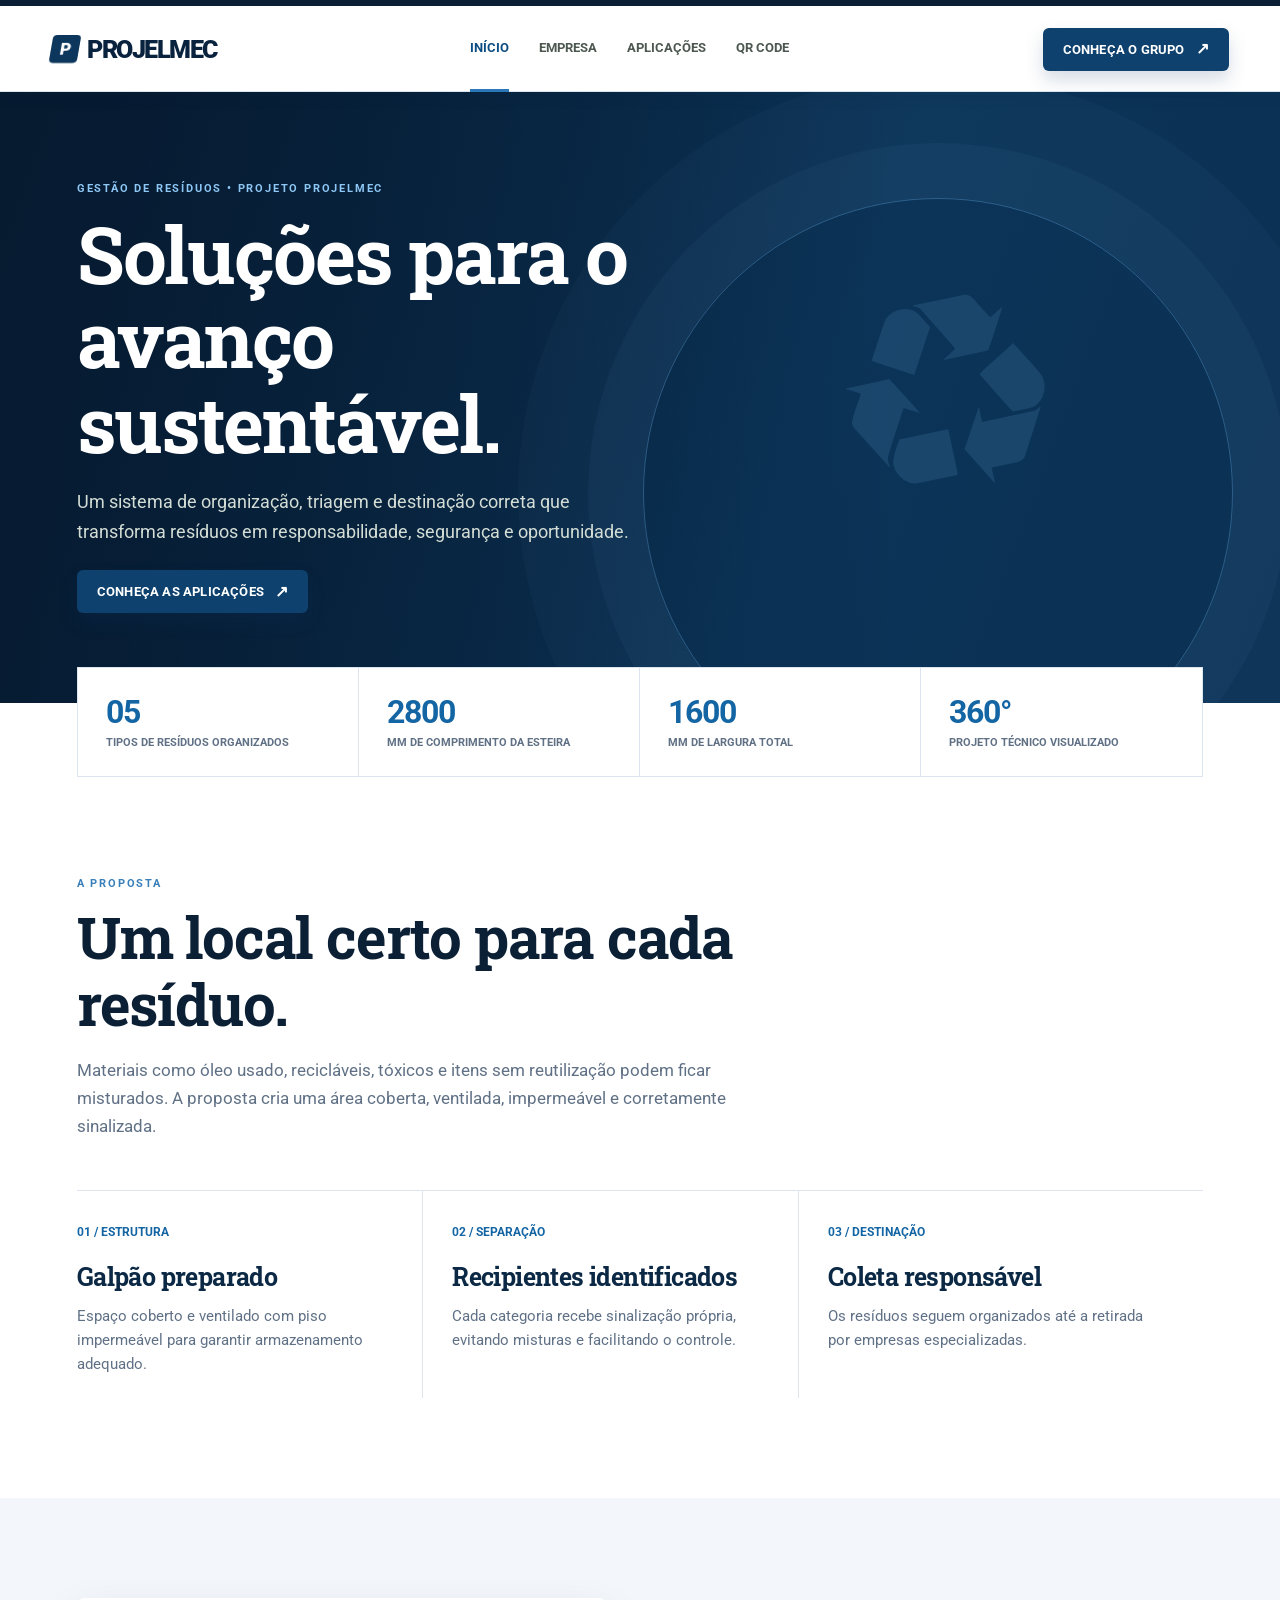
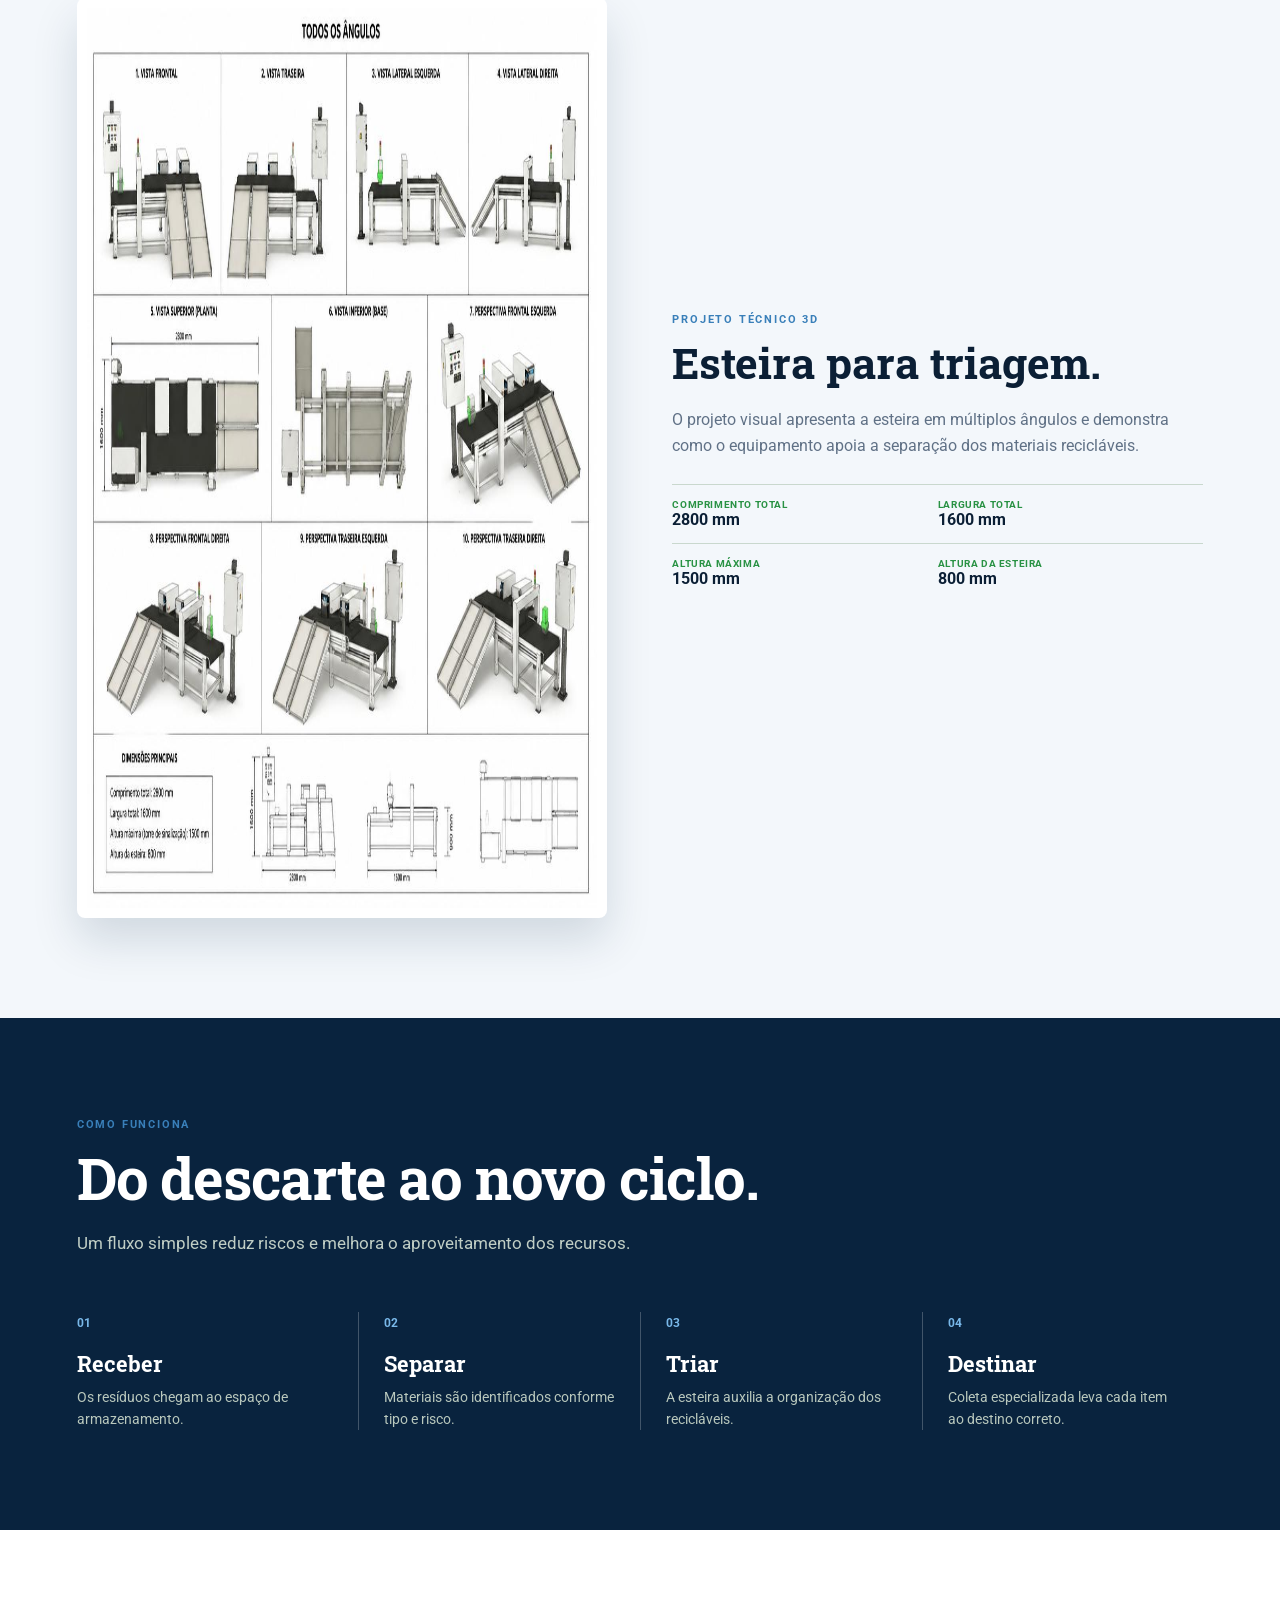
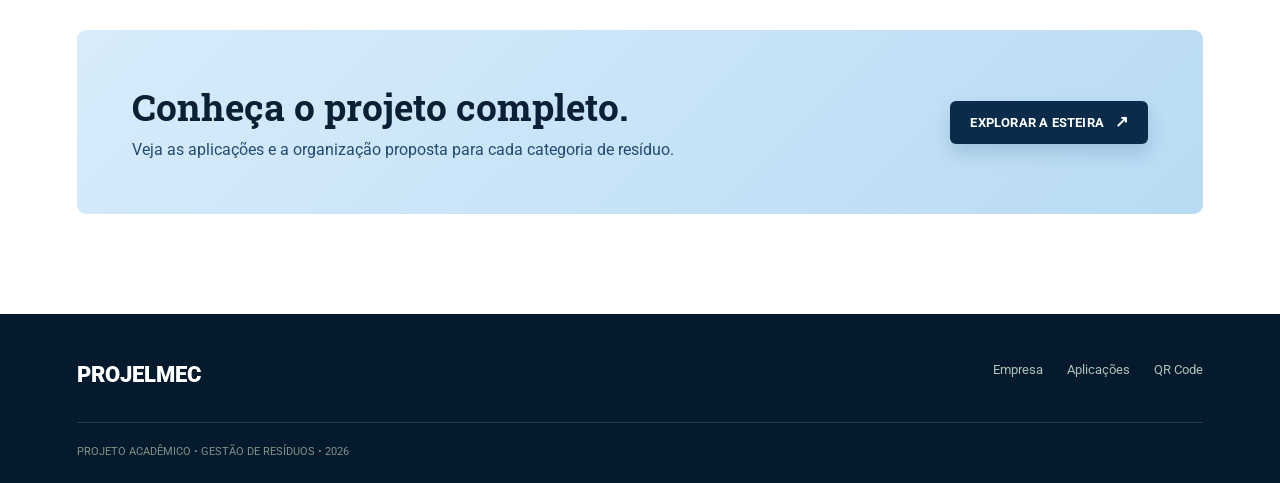
==== commit a9687700: "Add QR Code link to navigation and footer" ====
--- a/index.html
+++ b/index.html
@@ -15,6 +15,7 @@
         <a class="active" href="index.html">INÍCIO</a>
         <a href="empresa.html">EMPRESA</a>
         <a href="projetos.html">APLICAÇÕES</a>
+        <a href="qrcode.html">QR CODE</a>
       </nav>
       <a class="nav-cta" href="empresa.html#grupo">CONHEÇA O GRUPO</a>
       <button class="menu" type="button" aria-label="Abrir menu">☰</button>
@@ -102,7 +103,7 @@
     <div class="container">
       <div class="footer-top">
         <div class="footer-brand">PROJELMEC</div>
-        <div class="footer-links"><a href="empresa.html">Empresa</a><a href="projetos.html">Aplicações</a></div>
+        <div class="footer-links"><a href="empresa.html">Empresa</a><a href="projetos.html">Aplicações</a><a href="qrcode.html">QR Code</a></div>
       </div>
       <div class="copyright">PROJETO ACADÊMICO • GESTÃO DE RESÍDUOS • 2026</div>
     </div>
